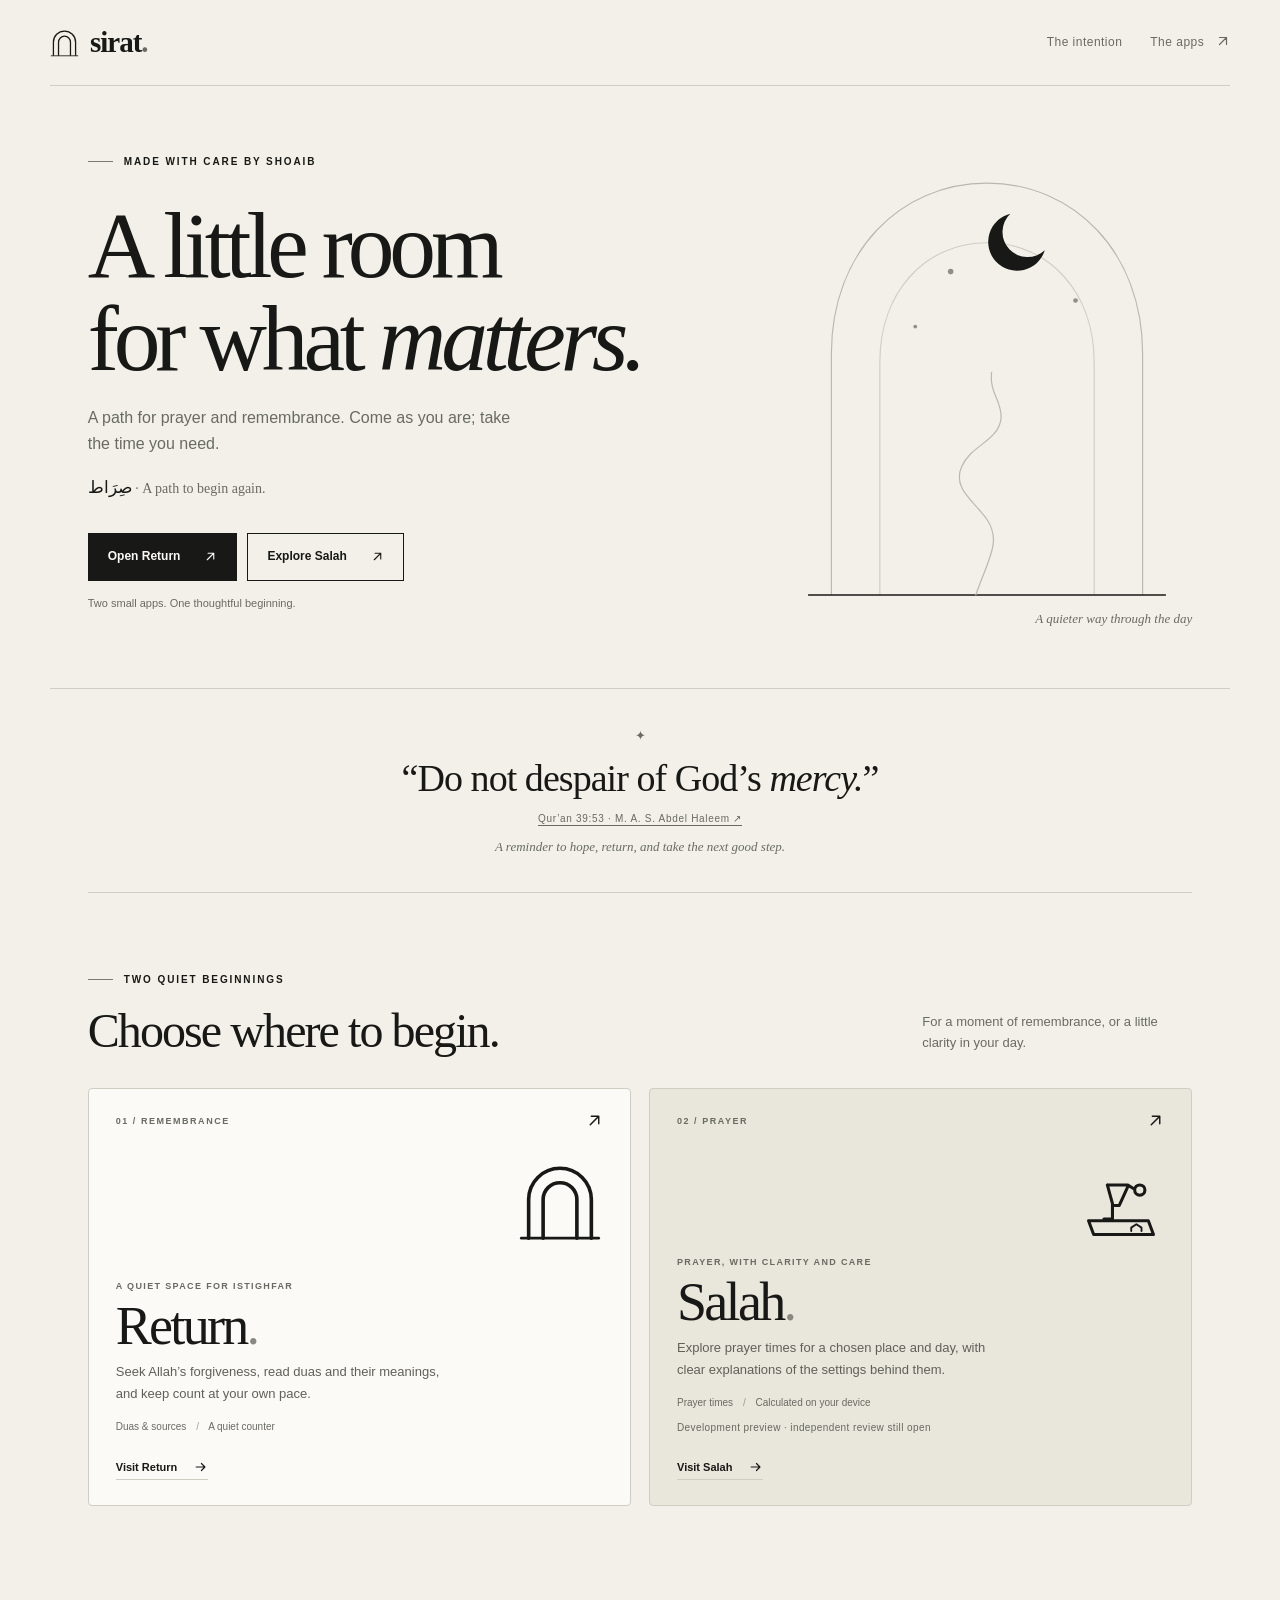
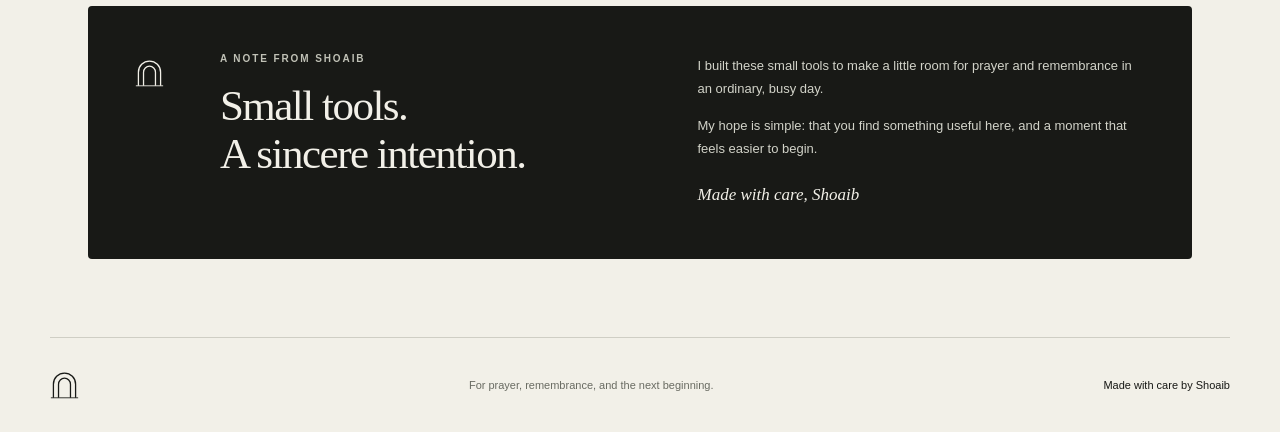
==== apps/hub/index.html @ 140580b9 "Add a Quranic mercy reminder to Sirat hub" ====
<!doctype html>
<html lang="en">
<head>
  <meta charset="utf-8">
  <meta name="viewport" content="width=device-width, initial-scale=1">
  <meta name="color-scheme" content="light">
  <meta name="theme-color" content="#f2f0e8">
  <meta name="description" content="A few thoughtful spaces for prayer, remembrance, and beginning again.">
  <link rel="canonical" href="https://sirat-apps.pages.dev/">
  <meta property="og:url" content="https://sirat-apps.pages.dev/">
  <meta property="og:type" content="website">
  <meta property="og:title" content="Sirat — a path for prayer and remembrance">
  <meta property="og:description" content="A few thoughtful spaces for prayer, remembrance, and beginning again.">
  <title>Sirat — a path for prayer and remembrance</title>
  <link rel="icon" href="./app-icon.png" type="image/png" sizes="512x512">
  <link rel="apple-touch-icon" href="./app-icon.png">
  <link rel="stylesheet" href="./styles.css">
</head>
<body>
  <a class="skip-link" href="#spaces">Skip to the apps</a>
  <div class="page-shell">
    <header class="site-header">
      <a class="wordmark" href="#home" aria-label="Project home"><svg class="shared-mark" viewBox="0 0 34 38" fill="none" aria-hidden="true"><path d="M4 34V18a13 13 0 0 1 26 0v16M10 34V18a7 7 0 0 1 14 0v16" stroke="currentColor" stroke-width="1.5"/><path d="M1 34h32" stroke="currentColor"/></svg><span>sirat<span class="brand-dot">.</span></span></a>
      <nav aria-label="Main navigation"><a class="header-link" href="#intention">The intention</a><a class="header-link" href="#spaces">The apps <svg class="ui-arrow arrow-diagonal" viewBox="0 0 16 16" aria-hidden="true"><path d="M4 4h8v8M12 4 4 12"/></svg></a></nav>
    </header>

    <main id="home">
      <section class="hero" aria-labelledby="page-title">
        <div class="hero-copy">
          <p class="eyebrow"><span class="eyebrow-rule" aria-hidden="true"></span> MADE WITH CARE BY SHOAIB</p>
          <h1 id="page-title">A little room<br>for what <em>matters.</em></h1>
          <p class="hero-description">A path for prayer and remembrance. Come as you are; take the time you need.</p>
          <p class="name-note"><span lang="ar" dir="rtl">صِرَاط</span><span aria-hidden="true"> · </span>A path to begin again.</p>
          <div class="hero-destinations"><a href="https://return-istighfar.pages.dev/">Open Return <svg class="ui-arrow arrow-diagonal" viewBox="0 0 16 16" aria-hidden="true"><path d="M4 12 12 4M5 4h7v7"/></svg></a><a href="https://salah-prayer.pages.dev/">Explore Salah <svg class="ui-arrow arrow-diagonal" viewBox="0 0 16 16" aria-hidden="true"><path d="M4 12 12 4M5 4h7v7"/></svg></a></div><p class="hero-footnote">Two small apps. One thoughtful beginning.</p>
        </div>
        <div class="hero-art" aria-hidden="true">
          <svg viewBox="0 0 440 500" role="presentation">
            <path class="art-arch-outer" d="M53 470V211C53 102 127 28 220 28s167 74 167 183v259"/>
            <path class="art-arch-inner" d="M105 470V220c0-74 48-128 115-128s115 54 115 128v250"/>
            <path class="art-ground" d="M28 470h384"/>
            <path class="art-path" d="M208 470c13-38 28-57 12-81-13-19-38-33-27-57 10-23 39-27 42-51 2-18-13-28-10-50"/>
            <path class="art-moon" d="M282 100a31 31 0 1 1-37-39 26 26 0 0 0 37 39Z"/>
            <circle class="art-star" cx="181" cy="123" r="3"/>
            <circle class="art-star" cx="315" cy="154" r="2.5"/>
            <circle class="art-star" cx="143" cy="182" r="2"/>
          </svg>
          <span class="art-caption">A quieter way through the day</span>
        </div>
      </section>

      <section class="mercy-note" aria-label="A Qur’anic reminder of hope">
        <span class="mercy-ornament" aria-hidden="true">✦</span>
        <blockquote>“Do not despair of God’s <em>mercy.</em>”</blockquote>
        <p><a href="https://quran.com/39:53?translations=85" target="_blank" rel="noopener noreferrer">Qur’an 39:53 · M. A. S. Abdel Haleem ↗</a></p>
        <span class="mercy-caption">A reminder to hope, return, and take the next good step.</span>
      </section>

      <section class="spaces" id="spaces" aria-labelledby="spaces-title">
        <div class="section-heading">
          <div>
            <p class="eyebrow"><span class="eyebrow-rule" aria-hidden="true"></span> TWO QUIET BEGINNINGS</p>
            <h2 id="spaces-title">Choose where to begin.</h2>
          </div>
          <p class="section-note">For a moment of remembrance, or a little clarity in your day.</p>
        </div>

        <div class="space-grid">
          <a class="space-card return-card" href="https://return-istighfar.pages.dev/" aria-label="Open Return, a quiet space for istighfar">
            <div class="card-topline"><span>01 / REMEMBRANCE</span><span class="card-arrow" aria-hidden="true"><svg class="ui-arrow arrow-diagonal" viewBox="0 0 16 16"><path d="M4 12 12 4M5 4h7v7"/></svg></span></div>
            <div class="card-art return-art" aria-hidden="true"><svg class="shared-mark" aria-hidden="true" viewBox="0 0 34 38" fill="none"><path d="M4 34V18a13 13 0 0 1 26 0v16M10 34V18a7 7 0 0 1 14 0v16" stroke="currentColor" stroke-width="1.5"/><path d="M1 34h32" stroke="currentColor"/></svg>
            </div>
            <div class="card-copy">
              <p class="card-kicker">A QUIET SPACE FOR ISTIGHFAR</p>
              <h3>Return<span class="period">.</span></h3>
              <p>Seek Allah’s forgiveness, read duas and their meanings, and keep count at your own pace.</p>
              <span class="card-details">Duas &amp; sources <span aria-hidden="true">/</span> A quiet counter</span><span class="card-cta">Visit Return <svg class="ui-arrow arrow-right" viewBox="0 0 16 16" aria-hidden="true"><path d="M2.5 8h10m-4-4 4 4-4 4"/></svg></span>
            </div>
          </a>

          <a class="space-card salah-card" href="https://salah-prayer.pages.dev/" aria-label="Open Salah, a prayer-time research preview">
            <div class="card-topline"><span>02 / PRAYER</span><span class="card-arrow" aria-hidden="true"><svg class="ui-arrow arrow-diagonal" viewBox="0 0 16 16"><path d="M4 12 12 4M5 4h7v7"/></svg></span></div>
            <div class="card-art salah-art" aria-hidden="true"><svg class="shared-mark" viewBox="0 0 48 48" fill="none" aria-hidden="true"><g stroke="currentColor" stroke-width="1.8" stroke-linecap="round" stroke-linejoin="round"><circle cx="35" cy="17" r="3"/><path d="M16 14h12l3 2M28 15l-5 11h-4M16 14l3 11v9h-5"/><path d="M5 35h35l3 8H8Z"/><path d="M30 41v-2l3-2 3 2v2" stroke-width="1.1"/></g></svg>
            </div>
            <div class="card-copy">
              <p class="card-kicker">PRAYER, WITH CLARITY AND CARE</p>
              <h3>Salah<span class="period">.</span></h3>
              <p>Explore prayer times for a chosen place and day, with clear explanations of the settings behind them.</p>
              <span class="card-details">Prayer times <span aria-hidden="true">/</span> Calculated on your device</span><span class="preview-note">Development preview · independent review still open</span>
              <span class="card-cta">Visit Salah <svg class="ui-arrow arrow-right" viewBox="0 0 16 16" aria-hidden="true"><path d="M2.5 8h10m-4-4 4 4-4 4"/></svg></span>
            </div>
          </a>
        </div>
      </section>
      <section class="intention-section" id="intention" aria-labelledby="intention-title">
        <div class="intention-symbol" aria-hidden="true"><svg class="shared-mark" aria-hidden="true" viewBox="0 0 34 38" fill="none"><path d="M4 34V18a13 13 0 0 1 26 0v16M10 34V18a7 7 0 0 1 14 0v16" stroke="currentColor" stroke-width="1.5"/><path d="M1 34h32" stroke="currentColor"/></svg></div>
        <div><p class="eyebrow">A NOTE FROM SHOAIB</p><h2 id="intention-title">Small tools.<br>A sincere intention.</h2></div>
        <div class="intention-copy"><p>I built these small tools to make a little room for prayer and remembrance in an ordinary, busy day.</p><p>My hope is simple: that you find something useful here, and a moment that feels easier to begin.</p><span class="signature">Made with care, Shoaib</span></div>
      </section>
    </main>

    <footer class="site-footer">
      <a class="footer-wordmark" href="#home" aria-label="Back to the project home"><svg class="shared-mark" viewBox="0 0 34 38" fill="none" aria-hidden="true"><path d="M4 34V18a13 13 0 0 1 26 0v16M10 34V18a7 7 0 0 1 14 0v16" stroke="currentColor" stroke-width="1.5"/><path d="M1 34h32" stroke="currentColor"/></svg></a>
      <p>For prayer, remembrance, and the next beginning.</p>
      <span class="footer-credit">Made with care by Shoaib</span>
    </footer>
  </div>
</body>
</html>
---- apps/hub/styles.css ----
:root {
  color-scheme: light;
  --paper: #f2f0e8;
  --paper-deep: #e9e6dc;
  --ink: #181916;
  --muted: #696b62;
  --line: #cfcec4;
  --white: #fbfaf6;
  --serif: "Iowan Old Style", "Palatino Linotype", "Book Antiqua", Georgia, serif;
  --sans: "Avenir Next", Avenir, "Segoe UI", sans-serif;
}

* { box-sizing: border-box; }
html { scroll-behavior: smooth; scroll-padding-top: 28px; }
body {
  margin: 0;
  color: var(--ink);
  background: var(--paper);
  font-family: var(--sans);
  font-size: 15px;
  line-height: 1.65;
  -webkit-font-smoothing: antialiased;
}
a { color: inherit; text-decoration: none; }
a:focus-visible { outline: 2px solid currentColor; outline-offset: 5px; }
.page-shell { width: min(1180px, calc(100% - 88px)); margin-inline: auto; }

.site-header {
  height: 86px;
  display: flex;
  align-items: center;
  justify-content: space-between;
  border-bottom: 1px solid var(--line);
}
.wordmark, .footer-wordmark {
  font-family: var(--serif);
  font-size: 37px;
  font-weight: 600;
  line-height: 1;
  letter-spacing: -.08em;
}
.wordmark span, .footer-wordmark span { color: #8b8c82; }
.header-link { font-size: 12px; color: var(--muted); letter-spacing: .04em; }
.header-link span { margin-left: 8px; color: var(--ink); }

.hero {
  min-height: 520px;
  display: grid;
  grid-template-columns: 1.1fr .9fr;
  align-items: center;
  gap: 48px;
  padding: 68px 3.2% 62px;
  border-bottom: 1px solid var(--line);
  overflow: hidden;
}
.hero-copy { position: relative; z-index: 1; padding-bottom: 14px; }
.eyebrow {
  display: flex;
  align-items: center;
  gap: 11px;
  margin: 0;
  font-size: 10px;
  font-weight: 700;
  line-height: 1.5;
  letter-spacing: .19em;
}
.eyebrow-rule { width: 25px; height: 1px; background: currentColor; opacity: .55; }
h1, h2, h3, p { margin-top: 0; }
h1, h2, h3 { font-weight: 500; }
h1 {
  max-width: 690px;
  margin: 31px 0 20px;
  font-family: var(--serif);
  font-size: clamp(58px, 7.3vw, 96px);
  line-height: .99;
  letter-spacing: -.055em;
}
h1 em { font-weight: 400; }
.hero-description { max-width: 430px; margin: 0; color: var(--muted); font-size: 16px; }
.hero-link {
  display: inline-flex;
  align-items: center;
  gap: 17px;
  margin-top: 31px;
  padding-bottom: 7px;
  border-bottom: 1px solid var(--ink);
  font-size: 12px;
  font-weight: 600;
}
.hero-link span { transition: transform .2s ease; }
.hero-link:hover span { transform: translateY(3px); }
.hero-art { position: relative; width: min(100%, 410px); justify-self: end; }
.hero-art svg { display: block; width: 100%; height: auto; overflow: visible; }
.art-arch-outer, .art-arch-inner, .art-ground, .art-path {
  fill: none; stroke: #b9b8ae; stroke-width: 1.15; vector-effect: non-scaling-stroke;
}
.art-arch-inner { stroke: #d0cec3; }
.art-ground { stroke: var(--ink); stroke-width: 1.5; }
.art-path { stroke: #bbb9ad; stroke-width: 1.2; stroke-linecap: round; }
.art-moon { fill: var(--ink); }
.art-star { fill: #8e8f86; }
.art-caption {
  position: absolute;
  right: 0;
  bottom: -7px;
  color: var(--muted);
  font-family: var(--serif);
  font-size: 13px;
  font-style: italic;
}

.spaces { padding: 79px 3.2% 100px; }
.mercy-note { position: relative; margin: 0 3.2%; padding: 36px 20px 34px; text-align: center; border-bottom: 1px solid var(--line); }
.mercy-ornament { display: block; margin-bottom: 11px; color: var(--muted); font-size: 13px; }
.mercy-note blockquote { margin: 0 0 11px; font-family: var(--serif); font-size: clamp(26px, 3.5vw, 38px); line-height: 1.12; letter-spacing: -.025em; }
.mercy-note blockquote em { font-weight: 400; }
.mercy-note p { margin: 0; color: var(--muted); font-size: 10px; letter-spacing: .07em; }
.mercy-note p a { text-decoration: underline; text-underline-offset: 3px; }
.mercy-caption { display: block; margin-top: 9px; color: var(--muted); font-family: var(--serif); font-size: 13px; font-style: italic; }
.section-heading { display: flex; align-items: end; justify-content: space-between; gap: 30px; margin-bottom: 31px; }
.section-heading h2 { margin: 18px 0 0; font-family: var(--serif); font-size: clamp(34px, 4.2vw, 48px); line-height: 1.1; letter-spacing: -.04em; }
.section-note { max-width: 270px; margin: 0 0 4px; color: var(--muted); font-size: 13px; }
.space-grid { display: grid; grid-template-columns: repeat(2, minmax(0, 1fr)); gap: 18px; }
.space-card {
  position: relative;
  min-height: 370px;
  display: flex;
  flex-direction: column;
  padding: 23px 27px 25px;
  overflow: hidden;
  border: 1px solid var(--line);
  background: var(--white);
  transition: transform .24s ease, border-color .24s ease, box-shadow .24s ease;
}
.space-card:hover { transform: translateY(-4px); border-color: #a6a69b; box-shadow: 0 16px 34px rgb(38 38 31 / 7%); }
.card-topline { display: flex; align-items: center; justify-content: space-between; font-size: 9px; font-weight: 700; letter-spacing: .17em; color: var(--muted); }
.card-arrow { color: var(--ink); font-size: 18px; font-weight: 400; line-height: 1; }
.card-art { position: absolute; top: 62px; right: 27px; width: 142px; height: 142px; display: grid; place-items: center; }
.card-art svg { width: 100%; height: 100%; fill: none; stroke: #c7c5b9; stroke-width: 1.2; stroke-linecap: round; stroke-linejoin: round; }
.return-art .card-moon { fill: var(--ink); stroke: none; }
.salah-art svg { stroke: #b7b5aa; }
.salah-art .sun-horizon, .salah-art .sun-ray { stroke: var(--ink); }
.card-copy { position: relative; z-index: 1; max-width: 390px; margin-top: auto; padding-top: 125px; }
.card-kicker { margin: 0 0 5px; font-size: 9px; font-weight: 700; letter-spacing: .15em; color: var(--muted); }
.card-copy h3 { margin: 0 0 8px; font-family: var(--serif); font-size: clamp(40px, 4.4vw, 54px); line-height: 1; letter-spacing: -.05em; }
.period { color: #888a80; }
.card-copy > p:not(.card-kicker) { max-width: 340px; margin: 0; color: #5f6158; font-size: 13px; }
.card-cta { display: inline-flex; align-items: center; gap: 17px; margin-top: 22px; font-size: 11px; font-weight: 700; }
.card-cta span { transition: transform .2s ease; }
.space-card:hover .card-cta span { transform: translateX(4px); }
.preview-note { display: block; margin-top: 10px; color: #66695f; font-size: 10px; letter-spacing: .04em; }
.preview-note span { font-size: 18px; vertical-align: -1px; }
.salah-card { background: var(--paper-deep); }

.site-footer {
  min-height: 95px;
  display: flex;
  align-items: center;
  justify-content: space-between;
  gap: 18px;
  border-top: 1px solid var(--line);
  color: var(--muted);
  font-size: 11px;
}
.footer-wordmark { color: var(--ink); font-size: 27px; }
.site-footer p { margin: 0; }
.footer-credit { color: var(--ink); }

@media (max-width: 760px) {
  .page-shell { width: min(100% - 40px, 600px); }
  .site-header { height: 70px; }
  .hero { grid-template-columns: 1fr; gap: 4px; min-height: 0; padding: 61px 3% 38px; }
  h1 { max-width: 550px; margin-top: 25px; font-size: clamp(58px, 13vw, 82px); }
  .hero-art { width: min(78%, 330px); justify-self: center; margin-top: 8px; }
  .art-caption { bottom: 0; font-size: 12px; }
  .spaces { padding: 58px 0 68px; }
  .mercy-note { margin-inline: 0; padding: 31px 10px 28px; }
  .mercy-note blockquote { font-size: 29px; }
  .mercy-note p { font-size: 9px; }
  .mercy-caption { max-width: 290px; margin-inline: auto; font-size: 12px; }
  .section-heading { display: block; margin-bottom: 24px; }
  .section-heading h2 { max-width: 400px; font-size: 39px; }
  .section-note { margin-top: 13px; }
  .space-grid { grid-template-columns: 1fr; gap: 13px; }
  .space-card { min-height: 335px; padding: 20px 22px 23px; }
  .card-art { top: 51px; right: 20px; width: 128px; height: 128px; }
  .card-copy { padding-top: 112px; }
  .site-footer { min-height: 104px; flex-wrap: wrap; justify-content: space-between; padding-block: 18px; }
  .site-footer p { order: 3; flex-basis: 100%; }
}
@media (max-width: 380px) {
  .page-shell { width: calc(100% - 30px); }
  .hero { padding-top: 48px; }
  h1 { font-size: 55px; }
  .space-card { min-height: 320px; }
  .card-art { width: 112px; height: 112px; }
}
@media (prefers-reduced-motion: reduce) {
  *, *::before, *::after { scroll-behavior: auto !important; transition-duration: .01ms !important; animation-duration: .01ms !important; animation-iteration-count: 1 !important; }
}

/* A welcoming route into either app, before the longer introduction. */
.skip-link { position: fixed; top: 12px; left: 12px; z-index: 10; padding: 10px 16px; color: var(--white); background: var(--ink); transform: translateY(-160%); }
.skip-link:focus { transform: translateY(0); }
.site-header nav { display: flex; align-items: center; gap: 28px; }
.hero-destinations { display: flex; gap: 10px; flex-wrap: wrap; margin-top: 31px; }
.hero-destinations a { display: inline-flex; align-items: center; justify-content: space-between; gap: 24px; padding: 13px 19px; border: 1px solid var(--ink); font-size: 12px; font-weight: 600; transition: background .2s, color .2s; }
.hero-destinations a:first-child { color: var(--white); background: var(--ink); }
.hero-destinations a:hover { background: #dddacf; color: var(--ink); }
.hero-footnote { margin: 13px 0 0; color: var(--muted); font-size: 11px; }
.card-details { display: block; margin-top: 15px; font-size: 10px; color: var(--muted); }
.card-details span { padding-inline: 7px; opacity: .6; }
.space-card { min-height: 405px; border-radius: 4px; }
.preview-note { margin-top: 8px; line-height: 1.6; font-size: 10px; }
.card-cta { padding-bottom: 3px; border-bottom: 1px solid var(--line); }
.intention-section { display: grid; grid-template-columns: 55px 1fr 1fr; gap: 30px; padding: 45px 4% 48px; margin: 0 3.2% 78px; background: var(--ink); color: var(--paper); border-radius: 4px; }
.intention-symbol { font-size: 35px; line-height: 1; padding-top: 5px; color: #cfcec4; }
.intention-section .eyebrow { color: #c0c1b6; }
.intention-section h2 { font-family: var(--serif); font-size: clamp(32px, 3.6vw, 43px); line-height: 1.12; letter-spacing: -.035em; margin: 16px 0 0; }
.intention-copy { padding-top: 3px; font-size: 13px; line-height: 1.8; color: #d2d3c9; }
.intention-copy p { margin-bottom: 13px; }
.signature { display: block; margin-top: 20px; font-family: var(--serif); font-style: italic; font-size: 17px; color: var(--paper); }
.art-path { stroke-dasharray: 500; stroke-dashoffset: 500; animation: find-way 2.4s ease .2s forwards; }
@keyframes find-way { to { stroke-dashoffset: 0; } }
@media (max-width: 760px) {
  .site-header nav { gap: 16px; }
  .hero { position: relative; padding-bottom: 50px; }
  .hero-art { width: 230px; opacity: .28; position: absolute; right: -72px; bottom: 18px; pointer-events: none; }
  .art-caption { display: none; }
  .hero-copy { padding-bottom: 0; }
  .hero-description { max-width: 360px; }
  .hero-destinations { margin-top: 27px; }
  .hero-destinations a { min-height: 46px; }
  .spaces { padding-top: 43px; padding-bottom: 32px; }
  .space-card { min-height: 365px; }
  .intention-section { grid-template-columns: 1fr; gap: 20px; padding: 29px 25px 34px; margin: 0 0 50px; }
  .intention-symbol { font-size: 27px; }
  .intention-section h2 { font-size: 39px; }
  .intention-copy { max-width: 420px; }
}
@media (prefers-reduced-motion: reduce) { .art-path { stroke-dashoffset: 0; animation: none; } }

.shared-mark { width: 29px; height: 34px; display: block; flex: 0 0 auto; }
.wordmark, .footer-wordmark { display: inline-flex; align-items: center; gap: 11px; }
.wordmark { font-size: 29px; letter-spacing: -.035em; }
.wordmark > span { color: var(--ink); }
@media (max-width: 380px) { .site-header nav { gap: 10px; } .header-link { font-size: 11px; } .wordmark { font-size: 25px; gap: 8px; } }
.card-art { width: 82px; height: 94px; top: 66px; right: 29px; }
.card-art svg { color: var(--ink); }
.intention-symbol .shared-mark { color: var(--paper); }

/* Use drawn arrows so every platform shows the same quiet, monochrome marks. */
.ui-arrow { display: inline-block; width: 14px; height: 14px; flex: 0 0 auto; fill: none; stroke: currentColor; stroke-width: 1.35; stroke-linecap: round; stroke-linejoin: round; vertical-align: -2px; }
.header-link .ui-arrow { margin-left: 8px; }
.hero-destinations .ui-arrow { width: 13px; height: 13px; }
.card-arrow .ui-arrow { width: 17px; height: 17px; }
.card-cta .ui-arrow { transition: transform .2s ease; }
.space-card:hover .card-cta .ui-arrow { transform: translateX(4px); }
.wordmark .brand-dot { color: var(--muted); }

@media (min-width: 761px) and (max-width: 1020px) {
  .page-shell { width: min(100% - 64px, 920px); }
  .hero { min-height: 470px; grid-template-columns: 1.05fr .95fr; gap: 22px; padding-inline: 2%; }
  h1 { font-size: clamp(58px, 7.1vw, 76px); }
  .hero-art { width: min(100%, 360px); }
  .hero-description { max-width: 390px; }
  .spaces { padding: 62px 2% 76px; }
  .space-grid { gap: 14px; }
  .space-card { min-height: 410px; padding-inline: 21px; }
  .card-art { right: 22px; }
  .card-copy { padding-top: 122px; }
  .intention-section { grid-template-columns: 42px 1fr 1fr; gap: 22px; padding-inline: 3%; }
}
@media (max-width: 760px) {
  .wordmark { gap: 8px; }
  .wordmark .shared-mark { width: 25px; height: 30px; }
  .site-header nav { gap: clamp(10px, 3vw, 18px); }
  .header-link .ui-arrow { margin-left: 3px; }
  .hero-destinations { gap: 8px; }
  .hero-destinations a { gap: 14px; padding-inline: 14px; }
}
@media (max-width: 380px) {
  .page-shell { width: calc(100% - 28px); }
  .wordmark { font-size: 24px; gap: 7px; }
  .wordmark .shared-mark { width: 23px; height: 28px; }
  .site-header nav { gap: 8px; }
  .header-link { font-size: 10px; letter-spacing: 0; }
  .header-link .ui-arrow { width: 12px; height: 12px; margin-left: 1px; }
  .hero-destinations a { gap: 10px; padding-inline: 11px; font-size: 11px; }
  .space-card { padding-inline: 18px; }
  .card-art { right: 17px; }
  .intention-section { padding-inline: 21px; }
}
.name-note { margin: 16px 0 0; color: var(--muted); font-family: var(--serif); font-size: 14px; }
.name-note [lang="ar"] { color: var(--ink); font-family: "Geeza Pro", "Noto Naskh Arabic", serif; font-size: 17px; }
@media (max-width: 760px) { .name-note { margin-top: 13px; font-size: 13px; } }
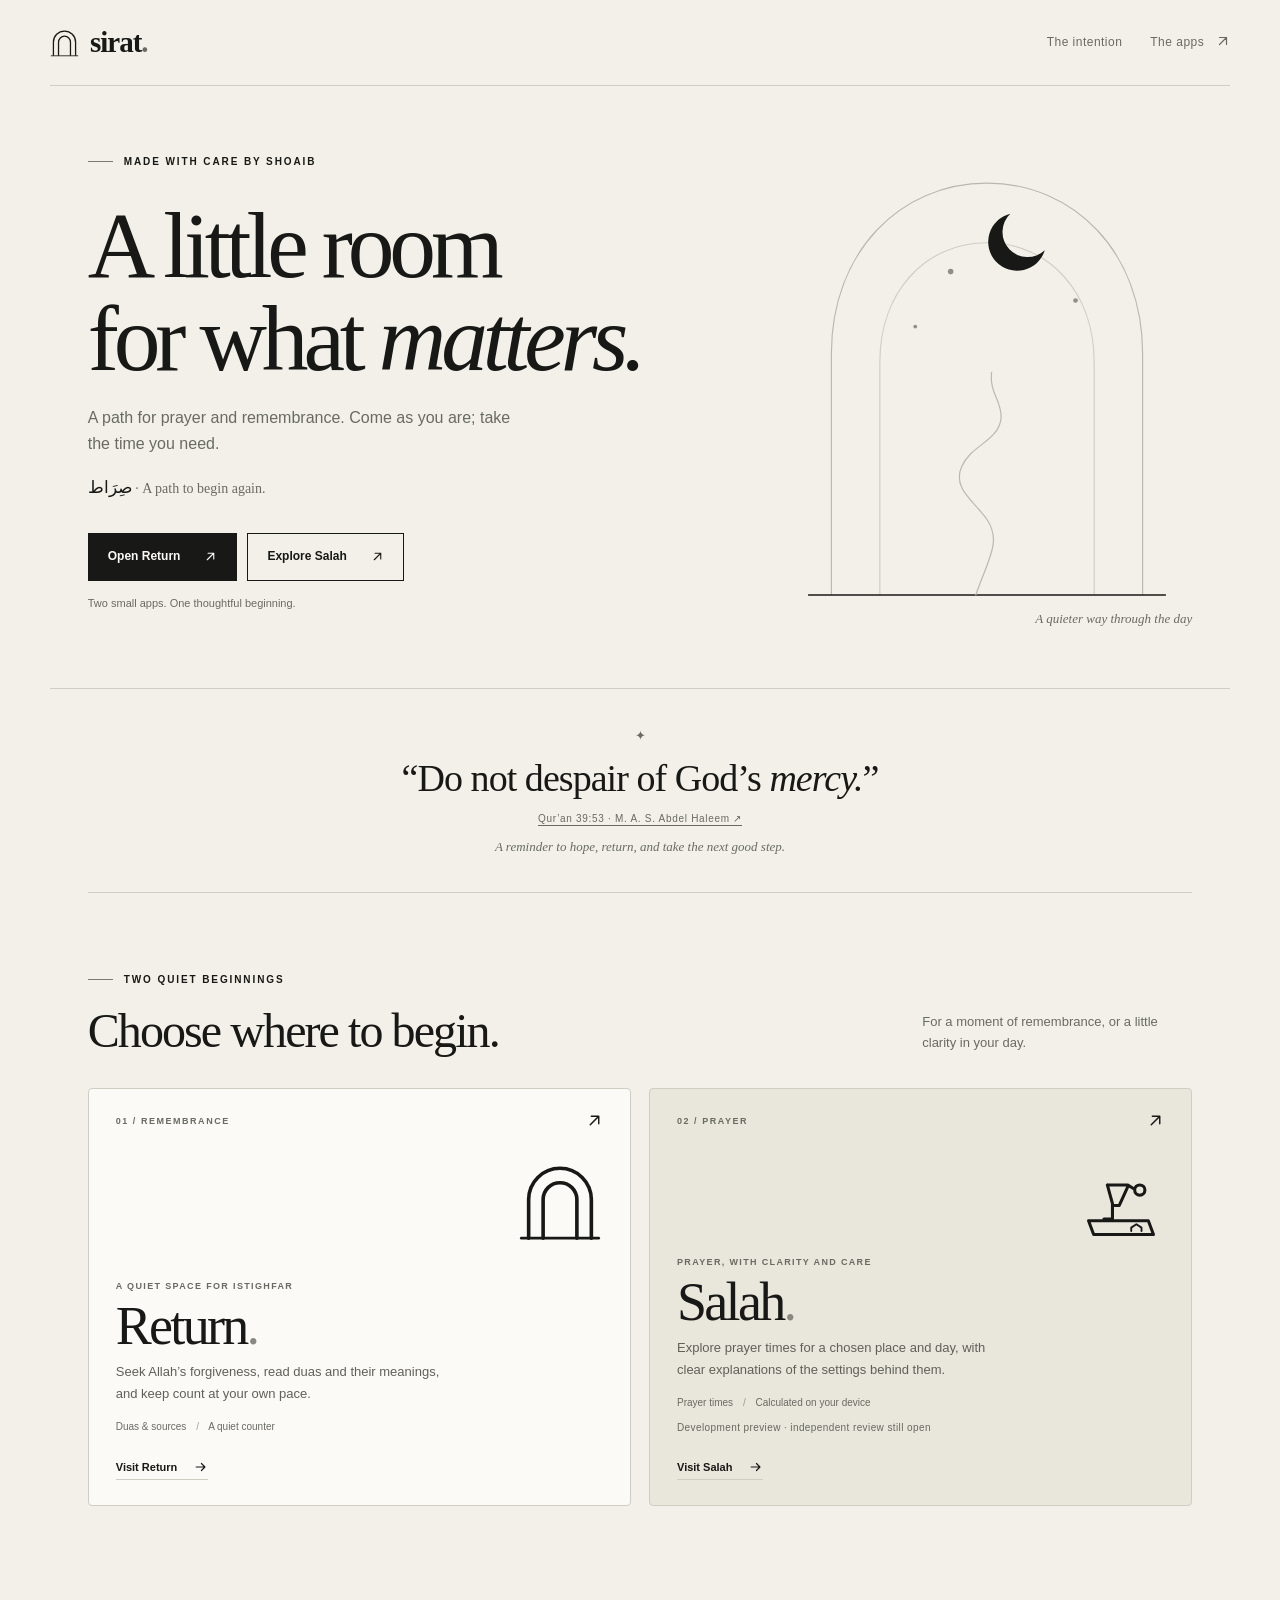
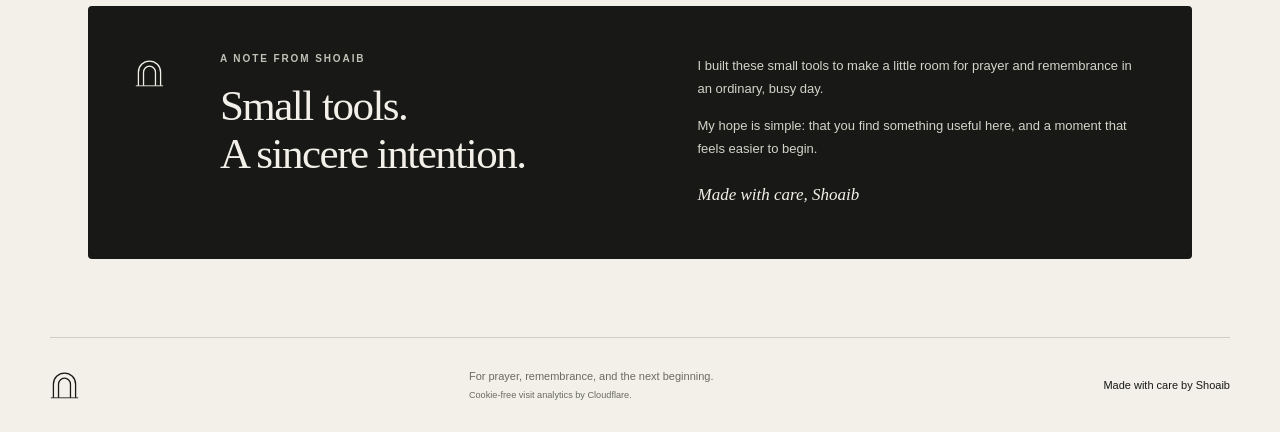
==== commit ecff525a: "Add free visit analytics and fix Pages offline installation" ====
--- a/apps/hub/index.html
+++ b/apps/hub/index.html
@@ -7,10 +7,22 @@
   <meta name="theme-color" content="#f2f0e8">
   <meta name="description" content="A few thoughtful spaces for prayer, remembrance, and beginning again.">
   <link rel="canonical" href="https://sirat-apps.pages.dev/">
+  <meta property="og:site_name" content="Sirat">
   <meta property="og:url" content="https://sirat-apps.pages.dev/">
   <meta property="og:type" content="website">
   <meta property="og:title" content="Sirat — a path for prayer and remembrance">
   <meta property="og:description" content="A few thoughtful spaces for prayer, remembrance, and beginning again.">
+  <meta property="og:image" content="https://sirat-apps.pages.dev/sirat-social.jpg">
+  <meta property="og:image:secure_url" content="https://sirat-apps.pages.dev/sirat-social.jpg">
+  <meta property="og:image:type" content="image/jpeg">
+  <meta property="og:image:width" content="1200">
+  <meta property="og:image:height" content="630">
+  <meta property="og:image:alt" content="Sirat — a little room for what matters, with an arch and a winding path.">
+  <meta name="twitter:card" content="summary_large_image">
+  <meta name="twitter:title" content="Sirat — a path for prayer and remembrance">
+  <meta name="twitter:description" content="A few thoughtful spaces for prayer, remembrance, and beginning again.">
+  <meta name="twitter:image" content="https://sirat-apps.pages.dev/sirat-social.jpg">
+  <meta name="twitter:image:alt" content="Sirat — a little room for what matters, with an arch and a winding path.">
   <title>Sirat — a path for prayer and remembrance</title>
   <link rel="icon" href="./app-icon.png" type="image/png" sizes="512x512">
   <link rel="apple-touch-icon" href="./app-icon.png">
@@ -100,9 +112,11 @@
 
     <footer class="site-footer">
       <a class="footer-wordmark" href="#home" aria-label="Back to the project home"><svg class="shared-mark" viewBox="0 0 34 38" fill="none" aria-hidden="true"><path d="M4 34V18a13 13 0 0 1 26 0v16M10 34V18a7 7 0 0 1 14 0v16" stroke="currentColor" stroke-width="1.5"/><path d="M1 34h32" stroke="currentColor"/></svg></a>
-      <p>For prayer, remembrance, and the next beginning.</p>
+      <p>For prayer, remembrance, and the next beginning.<br><small>Cookie-free visit analytics by Cloudflare.</small></p>
       <span class="footer-credit">Made with care by Shoaib</span>
     </footer>
   </div>
+<!-- Cookie-free aggregate visit analytics; no saved app data is sent. -->
+<script type="module" src="https://static.cloudflareinsights.com/beacon.min.js" data-cf-beacon='{"token":"64748d4a2196434c96e160bd9eeb503d"}'></script>
 </body>
 </html>
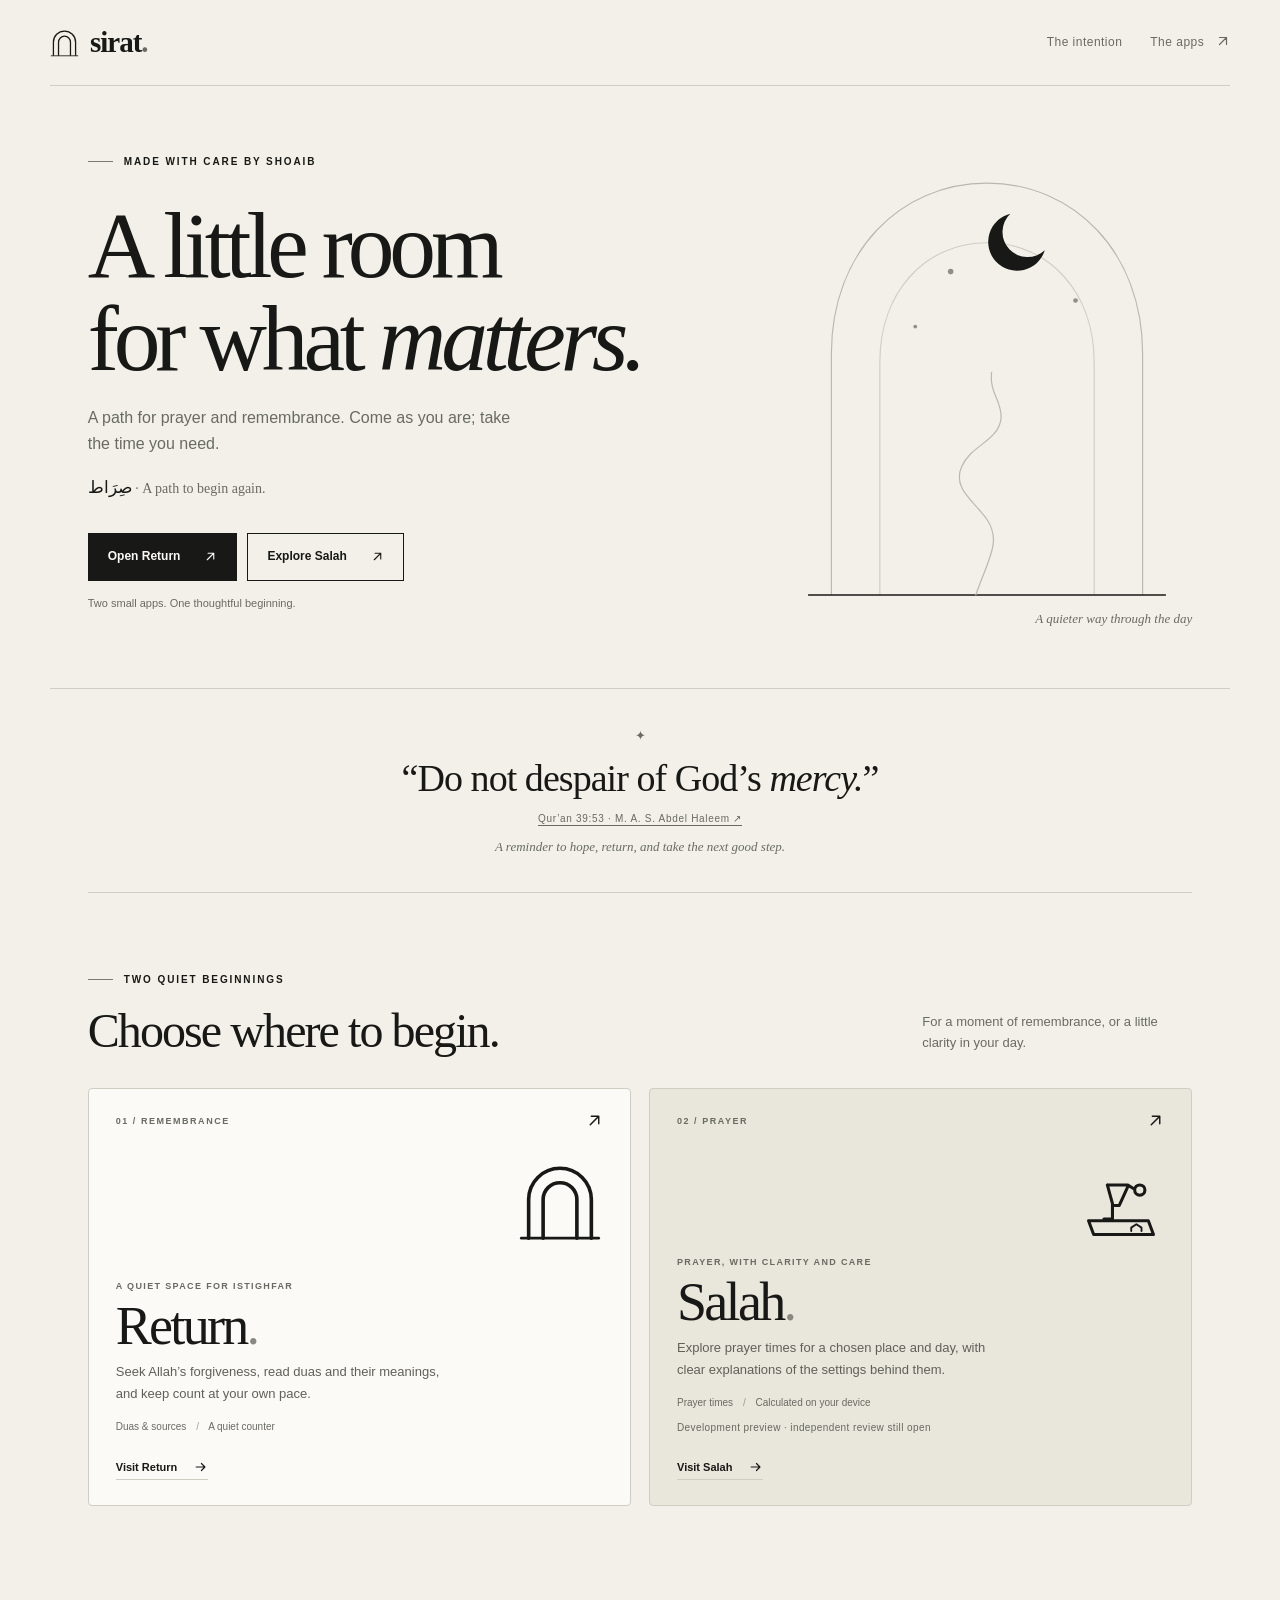
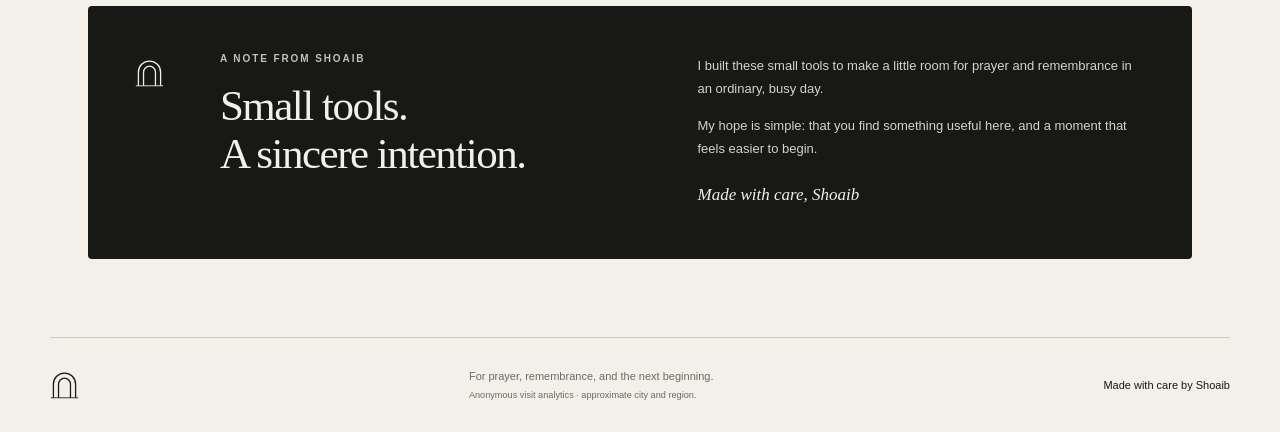
==== commit 221ec16f: "Add privacy-respecting anonymous city counts to Sirat and Salah" ====
--- a/apps/hub/index.html
+++ b/apps/hub/index.html
@@ -112,11 +112,12 @@
 
     <footer class="site-footer">
       <a class="footer-wordmark" href="#home" aria-label="Back to the project home"><svg class="shared-mark" viewBox="0 0 34 38" fill="none" aria-hidden="true"><path d="M4 34V18a13 13 0 0 1 26 0v16M10 34V18a7 7 0 0 1 14 0v16" stroke="currentColor" stroke-width="1.5"/><path d="M1 34h32" stroke="currentColor"/></svg></a>
-      <p>For prayer, remembrance, and the next beginning.<br><small>Cookie-free visit analytics by Cloudflare.</small></p>
+      <p>For prayer, remembrance, and the next beginning.<br><small>Anonymous visit analytics · approximate city and region.</small></p>
       <span class="footer-credit">Made with care by Shoaib</span>
     </footer>
   </div>
 <!-- Cookie-free aggregate visit analytics; no saved app data is sent. -->
 <script type="module" src="https://static.cloudflareinsights.com/beacon.min.js" data-cf-beacon='{"token":"64748d4a2196434c96e160bd9eeb503d"}'></script>
+<script src="./city-analytics.js" defer></script>
 </body>
 </html>
